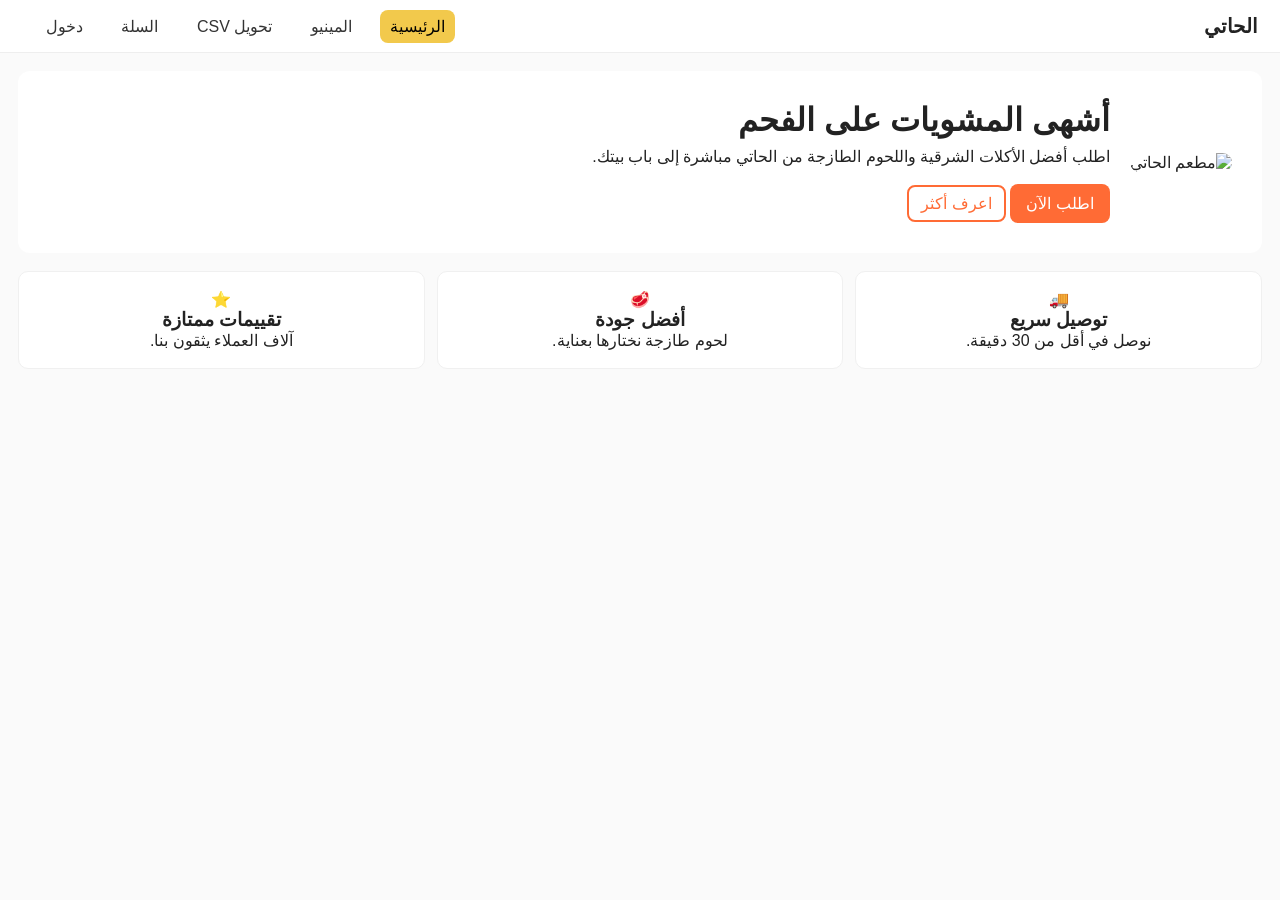
==== index.html @ c75fe545 "Publish static site with CSV converter Co-authored-by: Copilot App <223556219+Copilot@users.noreply." ====
<!DOCTYPE html>
<html lang="ar" dir="rtl">
<head>
<meta charset="UTF-8" />
<meta name="viewport" content="width=device-width, initial-scale=1.0" />
<title>الرئيسية — الحاتي</title>
<link rel="stylesheet" href="style.css">
</head>

<body class="site">

<header class="site-header">
  <div class="logo">الحاتي</div>

  <nav class="nav">
    <a class="active" href="index.html">الرئيسية</a>
    <a href="menu.html">المينيو</a>
    <a href="csv-converter.html">تحويل CSV</a>
    <a href="cart.html">السلة</a>
    <a href="login.html">دخول</a>
  </nav>
</header>

<!--================= HERO =================-->
<section class="hero">
  <div class="hero-image">
    <img src="images/hero.jpg" alt="مطعم الحاتي">
  </div>

  <div class="hero-text">
    <h1>أشهى المشويات على الفحم</h1>
    <p>اطلب أفضل الأكلات الشرقية واللحوم الطازجة من الحاتي مباشرة إلى باب بيتك.</p>
    <br>
    <a class="btn-primary" href="menu.html">اطلب الآن</a>
    <a class="btn-outline" href="#features">اعرف أكثر</a>
  </div>
</section>

<!--================= FEATURES =================-->
<section id="features" class="features">
  <div class="feature-card">
    🚚 <br>
    <h3>توصيل سريع</h3>
    <p>نوصل في أقل من 30 دقيقة.</p>
  </div>

  <div class="feature-card">
    🥩 <br>
    <h3>أفضل جودة</h3>
    <p>لحوم طازجة نختارها بعناية.</p>
  </div>

  <div class="feature-card">
    ⭐ <br>
    <h3>تقييمات ممتازة</h3>
    <p>آلاف العملاء يثقون بنا.</p>
  </div>
</section>

</body>
</html>
---- style.css ----
/* بسيط ونظيف — responsive layout */
/* Reset */
* {box-sizing: border-box; margin:0; padding:0; font-family: "Segoe UI", Tahoma, sans-serif;}
body.site {background:#fafafa; color:#222;}

/* Header */
.site-header{
  display:flex; align-items:center; justify-content:space-between;
  padding:14px 22px; background: #fff; border-bottom:1px solid #eee;
  position:sticky; top:0; z-index:10;
}
.logo{font-weight:700; font-size:20px;}
.nav a{margin-left:14px; text-decoration:none; color:#333; padding:8px 10px; border-radius:8px;}
.nav a.active{background:#f2c94c; color:#000;}
.nav a:hover{background:#f7f7f7;}
.logo{text-decoration:none;color:inherit;}

.badge{background:#e74c3c;color:#fff;padding:2px 8px;border-radius:12px;font-size:12px; margin-right:6px;}

/* Hero */
.hero{display:flex; gap:20px; align-items:center; padding:30px; background:#fff; margin:18px; border-radius:12px; overflow:hidden;}
.hero-image img{width:420px; height:260px; object-fit:cover; border-radius:10px;}
.hero-text h1{font-size:32px; margin-bottom:8px;}
.btn-primary{background:#ff6b35;color:#fff;padding:10px 16px;border:none;border-radius:8px;text-decoration:none;display:inline-block;cursor:pointer;}
.btn-outline{background:transparent;border:2px solid #ff6b35;color:#ff6b35;padding:8px 12px;border-radius:8px;text-decoration:none;cursor:pointer;}

/* Features */
.features{display:flex; gap:12px; justify-content:space-around; margin:18px;}
.feature-card{background:#fff;padding:18px;border-radius:10px;flex:1;text-align:center;border:1px solid #f0f0f0;}

/* Container */
.container{max-width:1100px;margin:20px auto;padding:0 16px;}
.menu-filters{display:flex; gap:8px; margin:10px 0;}
.filter-btn{padding:8px 12px;border-radius:8px;border:1px solid #ddd;background:#fff;cursor:pointer;}
.menu-grid{display:grid; grid-template-columns:repeat(auto-fill, minmax(220px, 1fr)); gap:16px; margin-top:14px;}
.menu-item{background:#fff;border-radius:10px;padding:12px;border:1px solid #eee; display:flex; flex-direction:column; gap:8px;}
.menu-item img{width:100%; height:140px; object-fit:cover; border-radius:8px;}
.item-meta{display:flex; justify-content:space-between; align-items:center;}
.item-meta .price{font-weight:700;}

/* Cart */
#cart-list .cart-row{display:flex; gap:12px; background:#fff;padding:12px;border-radius:10px;margin-bottom:10px; align-items:center;}
.cart-row img{width:80px;height:60px;object-fit:cover;border-radius:6px;}
.cart-summary{background:#fff;padding:12px;border-radius:10px;margin-top:12px;border:1px solid #eee;}
.cart-actions{display:flex; gap:8px; margin-top:10px;}

/* Reviews */
.reviews-list{display:grid; grid-template-columns:repeat(auto-fill, minmax(240px,1fr)); gap:12px;}
.review-card{background:#fff;padding:12px;border-radius:10px;border:1px solid #eee;}

/* Auth & Dashboard */
.auth-page{display:flex; justify-content:center; align-items:center; height:70vh;}
.auth-card{background:#fff;padding:20px;border-radius:10px;width:320px;border:1px solid #eee;}
.auth-card input{width:100%;padding:10px;margin-bottom:10px;border-radius:8px;border:1px solid #ddd;}

/* Tracking */
.tracking-box{display:flex; gap:8px; align-items:center; margin-bottom:18px;}
.track-result{background:#fff;padding:14px;border-radius:10px;border:1px solid #eee;}
.status-bar{display:flex; gap:10px; align-items:center;}
.status-step{flex:1;padding:10px;border-radius:8px;background:#f8f8f8;text-align:center;}

/* Dashboard layout */
.dashboard{display:flex; gap:16px;}
.sidebar{width:200px;background:#fff;padding:12px;border-radius:10px;border:1px solid #eee;}
.dash-content{flex:1;}

/* Misc */
.container h1{margin:8px 0 12px;}
.placeholder-chart{height:180px;background:#fff;border-radius:10px;border:1px dashed #ddd;display:flex;justify-content:center;align-items:center;color:#999;}
input, textarea, select{font-family:inherit;}

/* CSV to JSON converter */
.csv-converter{max-width:900px;margin-top:42px;margin-bottom:42px;}
.converter-card{background:#fff;border:1px solid #eee;border-radius:16px;padding:clamp(20px,5vw,42px);box-shadow:0 12px 35px rgba(34,34,34,.05);}
.converter-eyebrow{display:inline-block;color:#b04a22;font-size:14px;font-weight:700;margin-bottom:12px;}
.converter-card h1{font-size:clamp(26px,4vw,36px);margin:0 0 12px;}
.converter-intro{color:#666;line-height:1.9;margin-bottom:24px;max-width:680px;}
.file-picker{min-height:110px;border:2px dashed #e2b29f;border-radius:12px;background:#fffaf7;display:flex;align-items:center;gap:14px;padding:18px;cursor:pointer;}
.file-picker-icon{width:44px;height:44px;border-radius:50%;background:#ffe5d9;color:#b04a22;display:grid;place-items:center;font-size:26px;font-weight:700;}
.file-picker strong,.file-picker small{display:block;}
.file-picker small{margin-top:5px;color:#777;}
.file-picker input{display:block;max-width:100%;margin-right:auto;}
.convert-button{margin-top:14px;font:inherit;}
.csv-status{min-height:26px;margin-top:14px;color:#555;line-height:1.7;}
.csv-result{margin-top:20px;border-top:1px solid #eee;padding-top:20px;}
.result-heading{display:flex;justify-content:space-between;align-items:center;gap:16px;margin-bottom:12px;}
.result-heading h2{font-size:22px;margin-bottom:5px;}
.result-heading p{color:#666;font-size:14px;}
#download-json{font:inherit;white-space:nowrap;}
#download-json:disabled{opacity:.55;cursor:not-allowed;}
.json-preview{max-height:420px;overflow:auto;background:#20242c;color:#f5f5f5;border-radius:10px;padding:18px;font:14px/1.6 Consolas,Monaco,monospace;text-align:left;white-space:pre-wrap;overflow-wrap:anywhere;}

/* Responsive */
@media (max-width:880px){
  .hero{flex-direction:column;}
  .hero-image img{width:100%; height:200px;}
  .nav{display:flex; flex-wrap:wrap; gap:6px;}
  .sidebar{display:none;}
  .menu-grid{grid-template-columns:repeat(auto-fill, minmax(180px,1fr));}
}
@media (max-width:560px){
  .site-header{align-items:flex-start;gap:10px;flex-direction:column;}
  .result-heading{align-items:stretch;flex-direction:column;}
  .file-picker{align-items:flex-start;flex-wrap:wrap;}
  .file-picker input{width:100%;margin:0;}
}
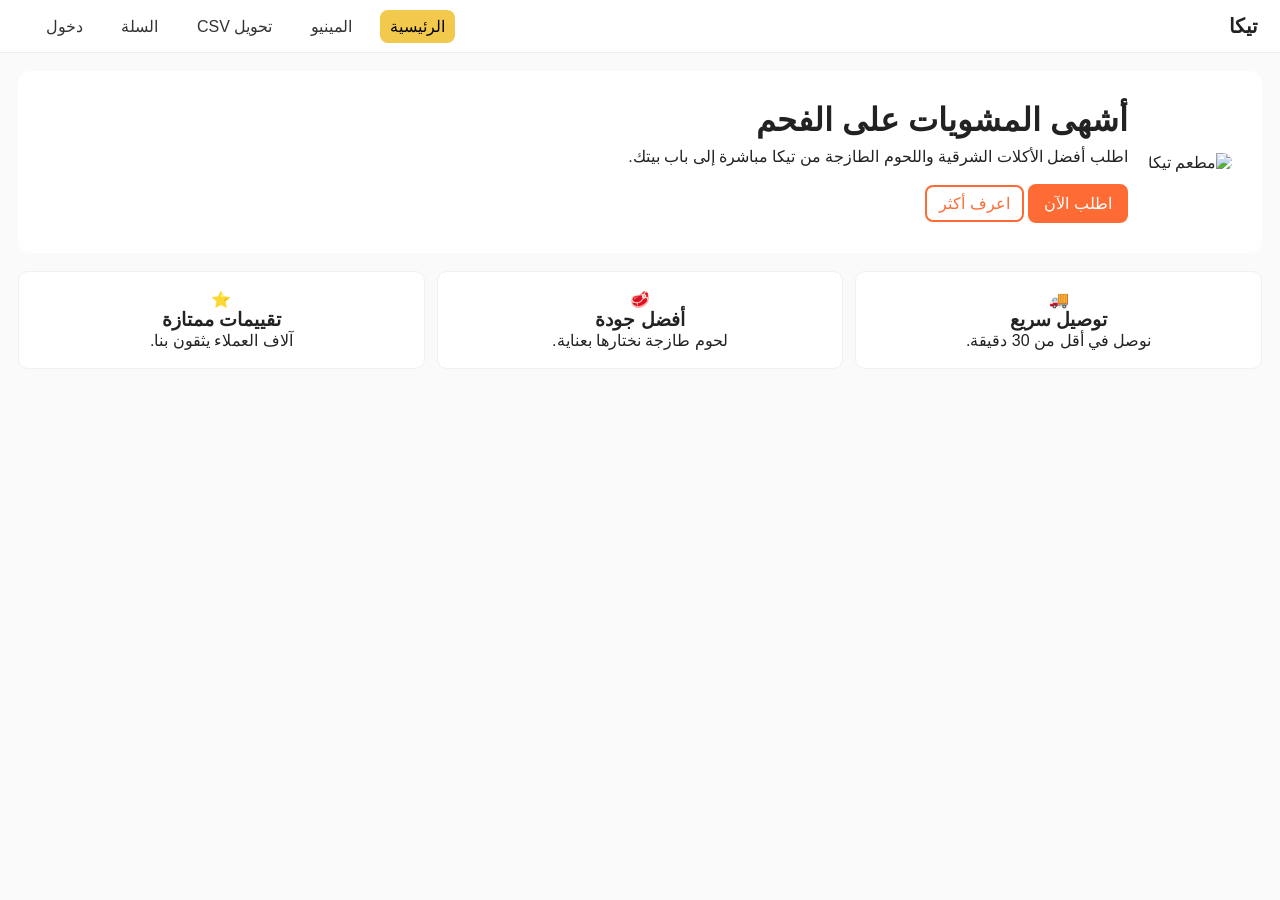
==== commit ea8bcd15: "Rename site brand to Tika Co-authored-by: Copilot App <223556219+Copilot@users.noreply.github.com>" ====
--- a/index.html
+++ b/index.html
@@ -3,14 +3,14 @@
 <head>
 <meta charset="UTF-8" />
 <meta name="viewport" content="width=device-width, initial-scale=1.0" />
-<title>الرئيسية — الحاتي</title>
+<title>الرئيسية — تيكا</title>
 <link rel="stylesheet" href="style.css">
 </head>
 
 <body class="site">
 
 <header class="site-header">
-  <div class="logo">الحاتي</div>
+  <div class="logo">تيكا</div>
 
   <nav class="nav">
     <a class="active" href="index.html">الرئيسية</a>
@@ -24,12 +24,12 @@
 <!--================= HERO =================-->
 <section class="hero">
   <div class="hero-image">
-    <img src="images/hero.jpg" alt="مطعم الحاتي">
+    <img src="images/hero.jpg" alt="مطعم تيكا">
   </div>
 
   <div class="hero-text">
     <h1>أشهى المشويات على الفحم</h1>
-    <p>اطلب أفضل الأكلات الشرقية واللحوم الطازجة من الحاتي مباشرة إلى باب بيتك.</p>
+    <p>اطلب أفضل الأكلات الشرقية واللحوم الطازجة من تيكا مباشرة إلى باب بيتك.</p>
     <br>
     <a class="btn-primary" href="menu.html">اطلب الآن</a>
     <a class="btn-outline" href="#features">اعرف أكثر</a>
